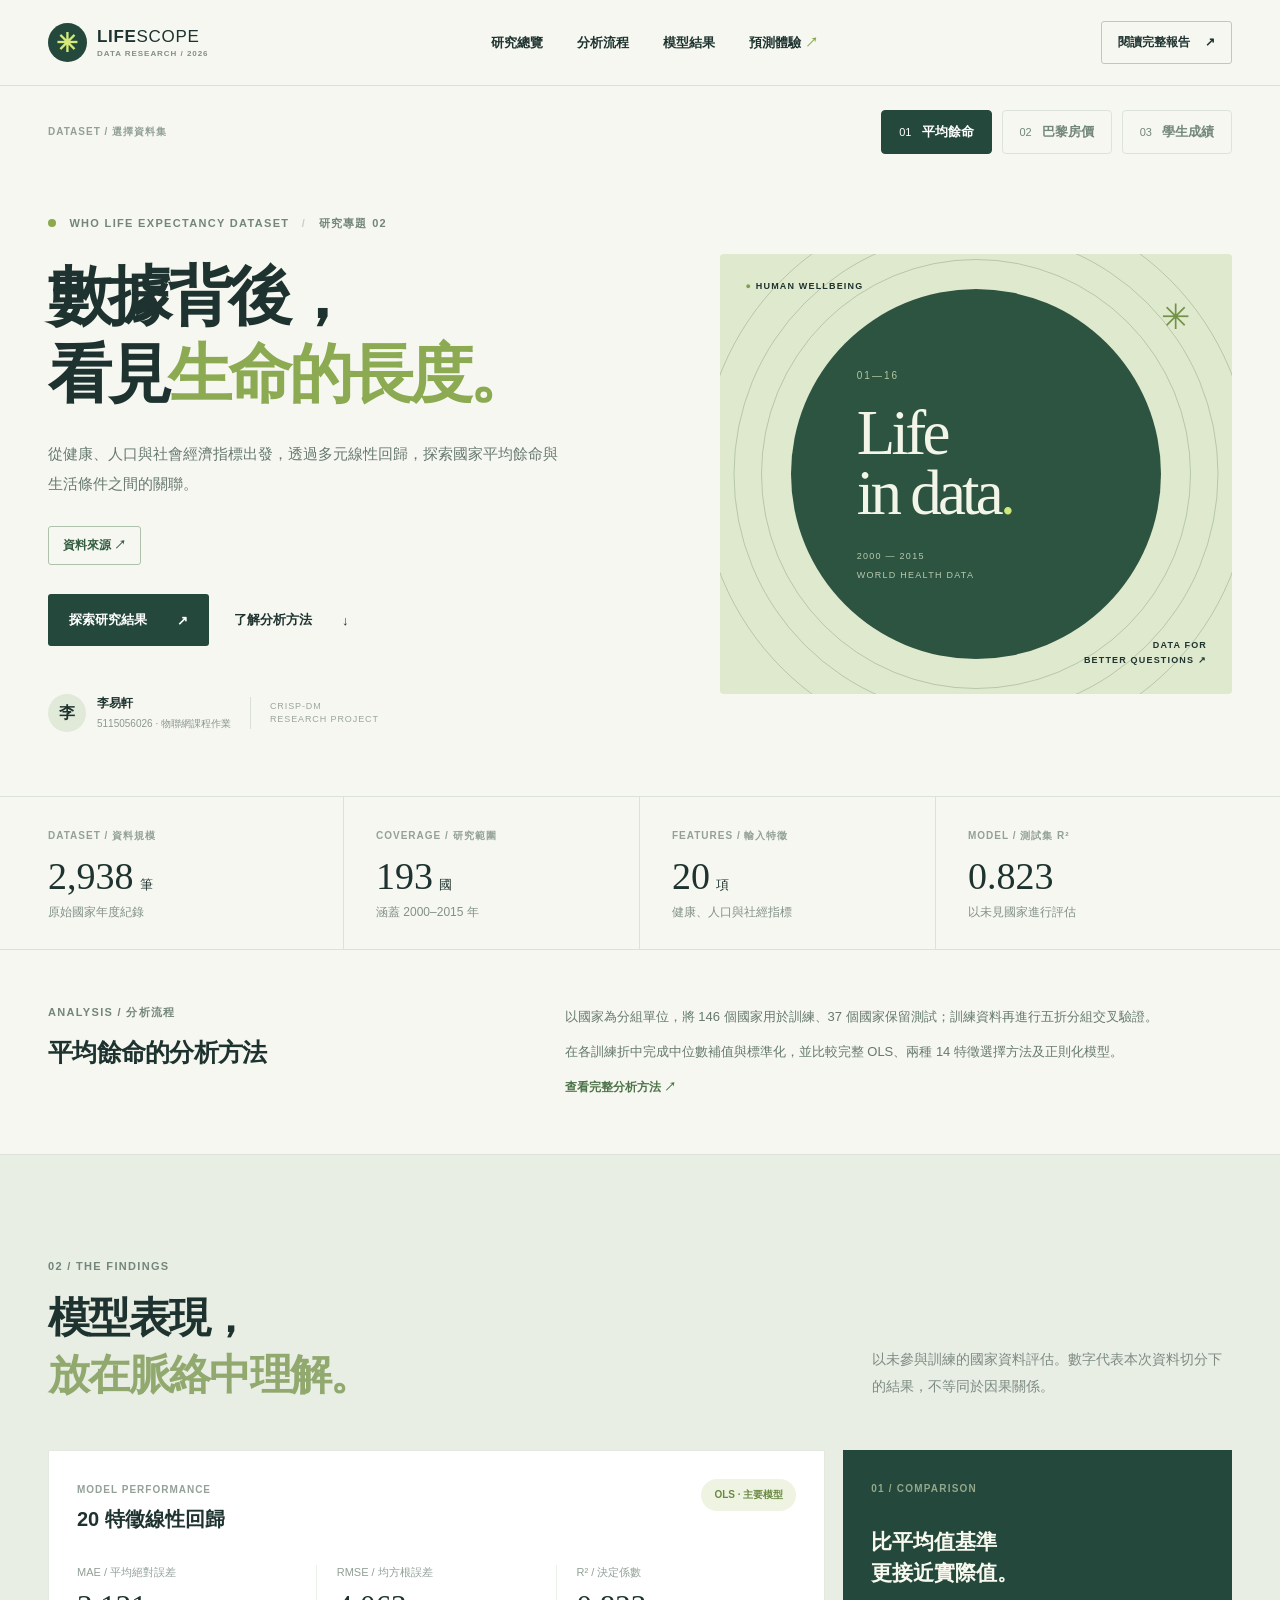
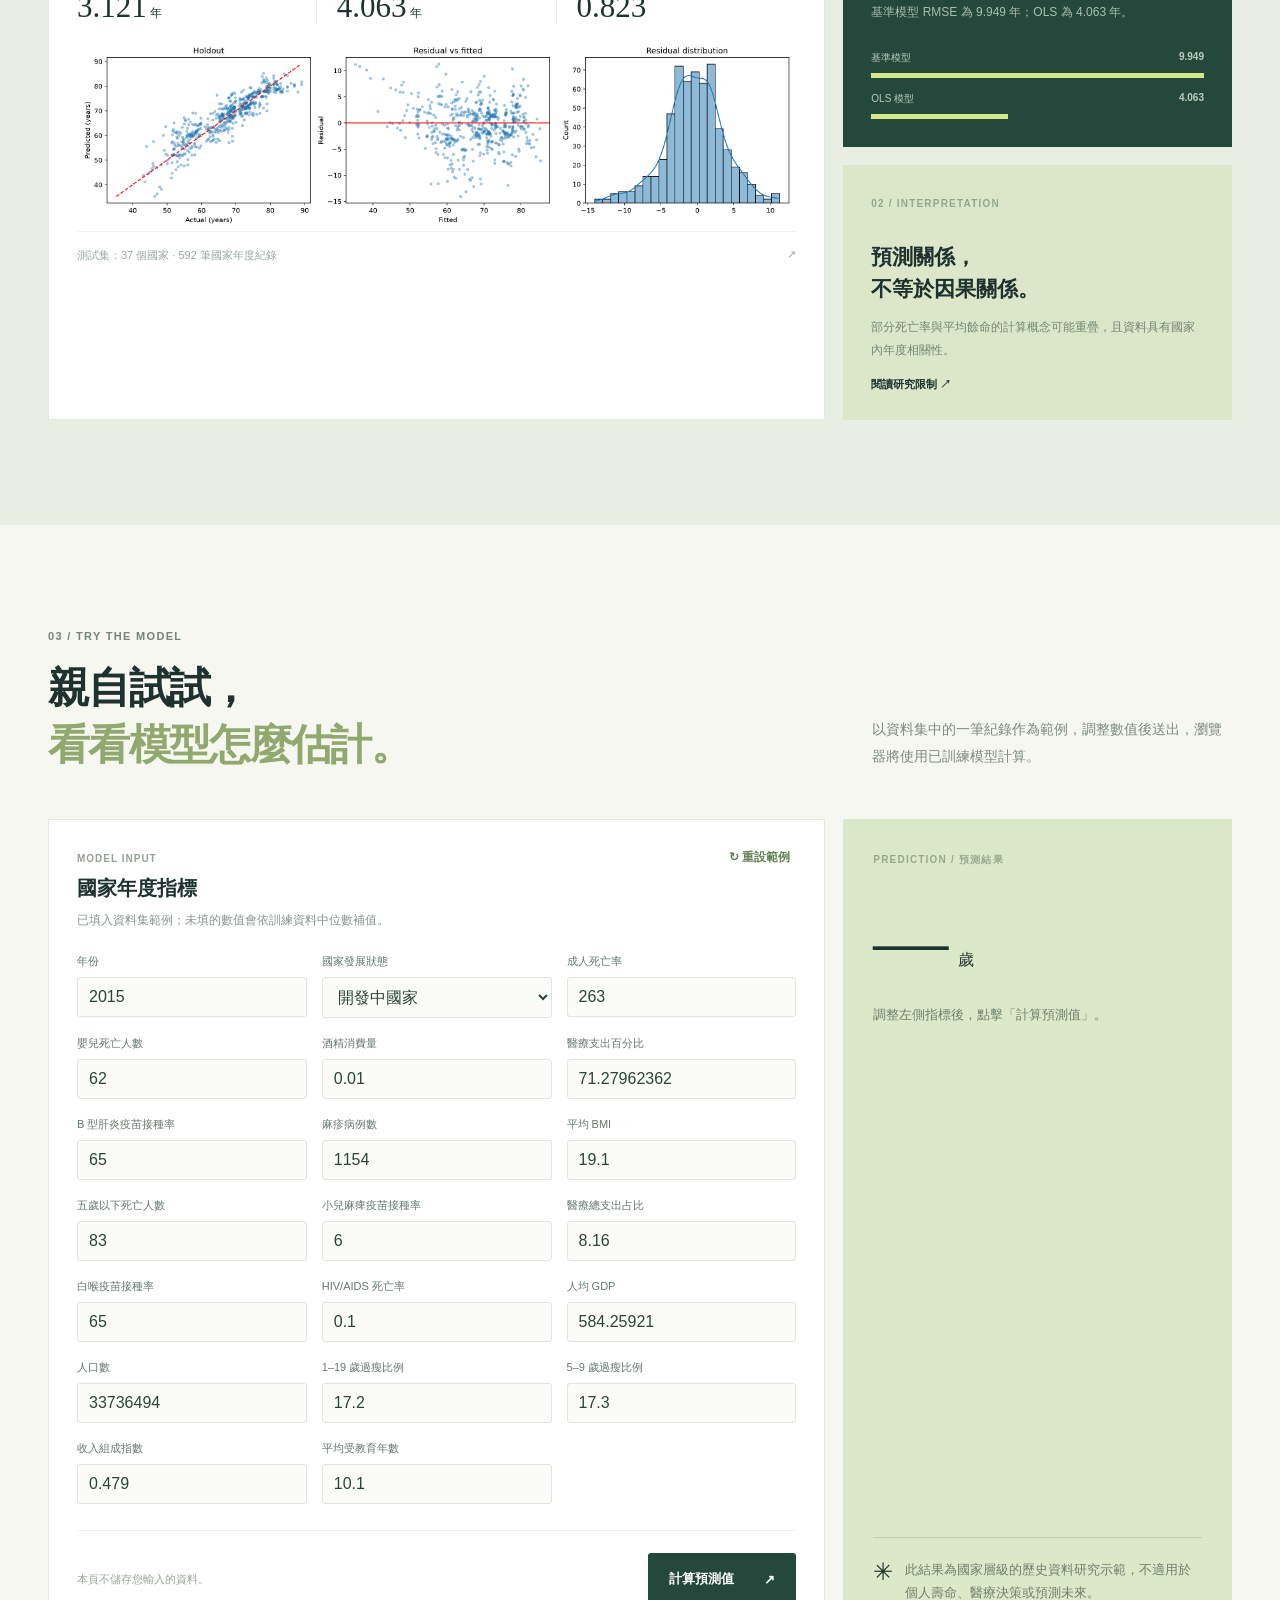
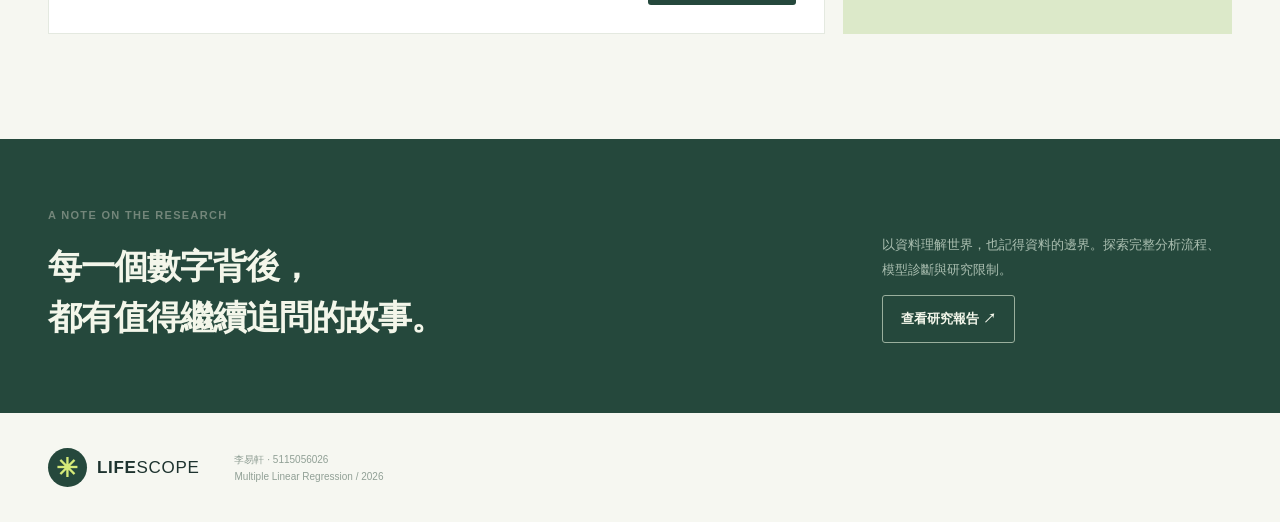
==== docs/index.html @ 9385efc8 "Add regression coursework and GitHub Pages site" ====
<!doctype html>
<html lang="zh-Hant"><head><meta charset="utf-8"><meta name="viewport" content="width=device-width,initial-scale=1"><meta name="theme-color" content="#f4f5f0"><title>LifeScope｜平均餘命研究</title><link rel="stylesheet" href="style.css"><script defer src="models.js"></script><script defer src="static_predict.js"></script><script defer src="static_api.js"></script><script defer src="app.js"></script></head>
<body><header class="topbar"><a class="brand" href="#top"><span class="brand-icon">✳</span><span>LIFE<span class="brand-light">SCOPE</span><small>DATA RESEARCH / 2026</small></span></a><nav aria-label="主選單"><a href="#overview">研究總覽</a><a href="#process">分析流程</a><a href="#results">模型結果</a><a href="#predict">預測體驗 <span>↗</span></a></nav><a class="report-link" id="active-report" href="report.pdf" target="_blank">閱讀完整報告 <span>↗</span></a></header>
<main id="top"><div class="dataset-tabs wrap" role="tablist" aria-label="選擇資料集"><span class="tab-caption">DATASET / 選擇資料集</span><button role="tab" aria-selected="true" class="dataset-tab active" data-dataset="life" type="button">01 <b>平均餘命</b></button><button role="tab" aria-selected="false" class="dataset-tab" data-dataset="paris" type="button">02 <b>巴黎房價</b></button><button role="tab" aria-selected="false" class="dataset-tab" data-dataset="student" type="button">03 <b>學生成績</b></button></div><div id="life-panel" role="tabpanel"><section class="hero wrap" id="overview"><div class="hero-copy"><div class="eyebrow"><span class="dot"></span> WHO LIFE EXPECTANCY DATASET <span class="slash">/</span> 研究專題 02</div><h1>數據背後，<br>看見<span>生命的長度。</span></h1><p>從健康、人口與社會經濟指標出發，透過多元線性回歸，探索國家平均餘命與生活條件之間的關聯。</p><a class="source-button" href="https://www.kaggle.com/datasets/kumarajarshi/life-expectancy-who" target="_blank" rel="noopener">資料來源 ↗</a><div class="hero-actions"><a class="button primary" href="#results">探索研究結果 <span>↗</span></a><a class="button text-button" href="#process">了解分析方法 <span>↓</span></a></div><div class="author"><div class="avatar">李</div><div><strong>李易軒</strong><small>5115056026 · 物聯網課程作業</small></div><div class="author-line"></div><span>CRISP-DM<br>RESEARCH PROJECT</span></div></div><div class="hero-art" aria-label="以研究資料為主題的視覺圖形"><div class="orbit orbit-one"></div><div class="orbit orbit-two"></div><div class="orbit orbit-three"></div><div class="art-center"><span>01—16</span><strong>Life<br>in data<span>.</span></strong><small>2000 — 2015<br>WORLD HEALTH DATA</small></div><div class="art-label top-label"><span>●</span> HUMAN WELLBEING</div><div class="art-label bottom-label">DATA FOR<br><b>BETTER QUESTIONS ↗</b></div><div class="spark">✳</div></div></section>
<section class="stats wrap" aria-label="資料集摘要"><div><small>DATASET / 資料規模</small><strong>2,938<span>筆</span></strong><p>原始國家年度紀錄</p></div><div><small>COVERAGE / 研究範圍</small><strong>193<span>國</span></strong><p>涵蓋 2000–2015 年</p></div><div><small>FEATURES / 輸入特徵</small><strong>20<span>項</span></strong><p>健康、人口與社經指標</p></div><div class="stats-last"><small>MODEL / 測試集 R²</small><strong>0.823</strong><p>以未見國家進行評估</p></div></section>
<section class="method-section wrap" id="process"><div class="method-header"><div class="eyebrow">ANALYSIS / 分析流程</div><h2>平均餘命的分析方法</h2></div><div class="method-content"><p>以國家為分組單位，將 146 個國家用於訓練、37 個國家保留測試；訓練資料再進行五折分組交叉驗證。</p><p>在各訓練折中完成中位數補值與標準化，並比較完整 OLS、兩種 14 特徵選擇方法及正則化模型。</p><a href="report.pdf" target="_blank">查看完整分析方法 ↗</a></div></section>
<section class="section result-section" id="results"><div class="wrap"><div class="section-heading"><div><div class="eyebrow">02 / THE FINDINGS</div><h2>模型表現，<br><em>放在脈絡中理解。</em></h2></div><p>以未參與訓練的國家資料評估。數字代表本次資料切分下的結果，不等同於因果關係。</p></div><div class="result-layout"><div class="result-main"><div class="card-heading"><div><small>MODEL PERFORMANCE</small><h3>20 特徵線性回歸</h3></div><span class="pill">OLS · 主要模型</span></div><div class="metric-row"><div><span>MAE / 平均絕對誤差</span><strong>3.121<small> 年</small></strong></div><div><span>RMSE / 均方根誤差</span><strong>4.063<small> 年</small></strong></div><div><span>R² / 決定係數</span><strong>0.823</strong></div></div><img class="chart" src="chart.png" alt="保留測試集的實際與預測、殘差與誤差分布圖"><div class="card-note">測試集：37 個國家 · 592 筆國家年度紀錄 <span>↗</span></div></div><aside class="insights"><div class="insight dark"><span class="insight-num">01 / COMPARISON</span><h3>比平均值基準<br>更接近實際值。</h3><p>基準模型 RMSE 為 9.949 年；OLS 為 4.063 年。</p><div class="compare"><span>基準模型 <b>9.949</b></span><i style="--w:100%"></i><span>OLS 模型 <b>4.063</b></span><i style="--w:41%"></i></div></div><div class="insight light"><span class="insight-num">02 / INTERPRETATION</span><h3>預測關係，<br>不等於因果關係。</h3><p>部分死亡率與平均餘命的計算概念可能重疊，且資料具有國家內年度相關性。</p><a href="report.pdf" target="_blank">閱讀研究限制 ↗</a></div></aside></div></div></section>
<section class="section wrap predict-section" id="predict"><div class="section-heading"><div><div class="eyebrow">03 / TRY THE MODEL</div><h2>親自試試，<br><em>看看模型怎麼估計。</em></h2></div><p>以資料集中的一筆紀錄作為範例，調整數值後送出，瀏覽器將使用已訓練模型計算。</p></div><div class="predict-layout"><div class="form-card"><div class="form-top"><div><small>MODEL INPUT</small><h3>國家年度指標</h3><p>已填入資料集範例；未填的數值會依訓練資料中位數補值。</p></div><button type="button" id="reset" class="reset">↻ 重設範例</button></div><form id="prediction-form"><div id="fields" class="fields"><p>正在載入範例資料…</p></div><div class="form-bottom"><p>本頁不儲存您輸入的資料。</p><button class="button primary" type="submit" id="submit">計算預測值 <span>↗</span></button></div></form></div><aside class="prediction-card"><div><span class="insight-num">PREDICTION / 預測結果</span><div class="prediction-value"><strong id="prediction">—</strong><span>歲</span></div><p id="prediction-message" aria-live="polite">調整左側指標後，點擊「計算預測值」。</p></div><div class="prediction-disclaimer"><span>✳</span><p>此結果為國家層級的歷史資料研究示範，不適用於個人壽命、醫療決策或預測未來。</p></div></aside></div></section>
<section class="closing"><div class="wrap closing-inner"><div><div class="eyebrow">A NOTE ON THE RESEARCH</div><h2>每一個數字背後，<br>都有值得繼續追問的故事。</h2></div><div><p>以資料理解世界，也記得資料的邊界。探索完整分析流程、模型診斷與研究限制。</p><a class="button outline" href="report.pdf" target="_blank">查看研究報告 ↗</a></div></div></section></div><div id="other-panel" role="tabpanel" hidden></div></main><footer class="wrap footer"><div class="brand"><span class="brand-icon">✳</span><span>LIFE<span class="brand-light">SCOPE</span></span></div><p>李易軒 · 5115056026<br>Multiple Linear Regression / 2026</p></footer></body></html>
---- docs/style.css ----
:root{--ink:#1e332f;--muted:#71807a;--cream:#f6f7f1;--line:#dce2d9;--lime:#d5ea79;--green:#25483c}*{box-sizing:border-box}html{scroll-behavior:smooth}body{margin:0;background:var(--cream);color:var(--ink);font-family:"Segoe UI","Microsoft JhengHei",sans-serif;-webkit-font-smoothing:antialiased}a{color:inherit;text-decoration:none}button,input,select{font:inherit}.wrap{max-width:1320px;margin:auto;padding-left:48px;padding-right:48px}.topbar{height:86px;padding:0 48px;display:flex;align-items:center;gap:48px;border-bottom:1px solid var(--line);max-width:1440px;margin:auto}.brand{display:flex;align-items:center;gap:10px;font-size:17px;font-weight:800;letter-spacing:.04em;line-height:1}.brand-icon{display:grid;place-items:center;width:39px;height:39px;background:var(--green);color:var(--lime);font-size:26px;border-radius:50%}.brand-light{font-weight:400}.brand small{display:block;font-size:8px;letter-spacing:.12em;color:#829087;margin-top:5px}.topbar nav{display:flex;align-items:center;gap:34px;margin:auto;font-size:13px;font-weight:600}.topbar nav a:hover,.text-button:hover{color:#799941}.topbar nav span{color:#8aab44}.report-link{font-size:12px;font-weight:700;border:1px solid #bdc9bc;padding:12px 16px;border-radius:3px}.report-link span{margin-left:12px}.hero{min-height:565px;display:grid;grid-template-columns:1.08fr .92fr;align-items:center;gap:70px;padding-top:62px;padding-bottom:64px}.eyebrow{font-size:11px;font-weight:800;letter-spacing:.12em;color:#73867a}.dot{display:inline-block;width:8px;height:8px;border-radius:50%;background:#8aaa4b;margin-right:9px}.slash{padding:0 8px;color:#c8d0c6}h1,h2,h3,p{margin-top:0}h1{font-size:clamp(44px,5vw,70px);letter-spacing:-.06em;line-height:1.22;margin:26px 0}h1 span{color:#8baa51}.hero-copy>p{max-width:510px;font-size:15px;color:#687a70;line-height:2}.hero-actions{display:flex;align-items:center;gap:25px;margin:29px 0 48px}.button{display:inline-flex;justify-content:center;align-items:center;gap:30px;font-size:13px;font-weight:700;border:0;cursor:pointer;padding:17px 21px;border-radius:3px}.primary{background:#25483c;color:white}.primary:hover{background:#3f6654}.text-button{padding-left:0}.author{display:flex;gap:11px;align-items:center}.avatar{width:38px;height:38px;display:grid;place-items:center;border-radius:50%;background:#e1e9d9;font-weight:bold}.author strong,.author small{display:block;font-size:12px}.author small{font-size:10px;color:#8b9990;margin-top:5px}.author-line{width:1px;height:32px;background:#d9e0d7;margin:0 8px}.author>span{font-size:9px;line-height:1.5;letter-spacing:.1em;color:#9aa69d}.hero-art{position:relative;height:440px;background:#dfe9cd;overflow:hidden;border-radius:4px}.hero-art:before{content:"";position:absolute;width:370px;height:370px;left:50%;top:50%;transform:translate(-50%,-50%);border-radius:50%;background:#2d5441}.orbit{position:absolute;border:1px solid rgba(40,78,52,.22);border-radius:50%;left:50%;top:50%;transform:translate(-50%,-50%)}.orbit-one{width:430px;height:430px}.orbit-two{width:485px;height:485px}.orbit-three{width:550px;height:550px}.art-center{position:absolute;left:50%;top:50%;transform:translate(-50%,-50%);width:238px;color:#f2f5e8}.art-center>span{font-size:10px;letter-spacing:.2em;color:#b1c79e}.art-center strong{display:block;font-family:Georgia,serif;font-weight:400;font-size:63px;line-height:.95;letter-spacing:-.06em;margin:21px 0}.art-center strong span{color:#d2e77a}.art-center small{font-size:9px;letter-spacing:.14em;line-height:1.8;color:#b7cab0}.art-label{position:absolute;font-size:9px;letter-spacing:.13em;font-weight:700}.top-label{left:26px;top:27px}.top-label span{color:#81a04e}.bottom-label{right:25px;bottom:27px;line-height:1.6;text-align:right}.spark{position:absolute;right:42px;top:43px;font-size:35px;color:#719247}.stats{display:grid;grid-template-columns:repeat(4,1fr);padding-top:0;padding-bottom:0;border-top:1px solid var(--line);border-bottom:1px solid var(--line)}.stats>div{padding:28px 32px;border-right:1px solid var(--line)}.stats>div:first-child{padding-left:0}.stats>div:last-child{border:0}.stats small,.card-heading small,.form-top small{font-size:10px;letter-spacing:.1em;font-weight:700;color:#93a197}.stats strong{font-family:Georgia,serif;display:block;font-weight:400;font-size:38px;margin:11px 0 6px}.stats strong span{font-family:sans-serif;font-size:13px;margin-left:6px}.stats p{font-size:12px;margin:0;color:#829188}.section{padding-top:105px;padding-bottom:105px}.section-heading{display:flex;justify-content:space-between;align-items:end;gap:60px;margin-bottom:46px}.section-heading h2{font-size:42px;letter-spacing:-.04em;line-height:1.35;margin:18px 0 0}.section-heading h2 em{font-style:normal;color:#91a96f}.section-heading>p{max-width:360px;font-size:14px;line-height:1.9;color:#7d8b82;margin:0 0 4px}.steps{display:grid;grid-template-columns:repeat(3,1fr);border-top:1px solid var(--line);border-left:1px solid var(--line)}.steps article{min-height:180px;padding:24px;border-right:1px solid var(--line);border-bottom:1px solid var(--line)}.steps span,.insight-num{color:#93a88b;font-size:10px;font-weight:800;letter-spacing:.12em}.steps h3{font-size:16px;margin:30px 0 10px}.steps p{font-size:13px;line-height:1.8;color:#8a978e;margin:0}.result-section{background:#e9eee5}.result-layout{display:grid;grid-template-columns:2fr 1fr;gap:18px}.result-main,.form-card{background:white;border:1px solid #e4e9e0;padding:28px}.card-heading,.form-top{display:flex;justify-content:space-between;align-items:start;gap:15px}.card-heading h3,.form-top h3{font-size:20px;margin:9px 0 0}.pill{border-radius:30px;background:#eef4e1;color:#6a8944;font-size:10px;font-weight:700;padding:9px 13px}.metric-row{display:grid;grid-template-columns:repeat(3,1fr);margin:32px 0 15px}.metric-row>div{border-right:1px solid #ecf0ea;padding-left:20px}.metric-row>div:first-child{padding-left:0}.metric-row>div:last-child{border:0}.metric-row span{display:block;font-size:11px;color:#92a097}.metric-row strong{display:block;font-family:Georgia,serif;font-size:31px;font-weight:400;margin-top:9px}.metric-row strong small{font-family:sans-serif;font-size:12px}.chart{width:100%;display:block}.card-note{border-top:1px solid #edf0eb;padding-top:16px;font-size:11px;color:#9ba89f}.card-note span{float:right}.insights{display:grid;gap:18px}.insight{padding:28px}.insight.dark{background:#25483c;color:#f7f8ee}.insight h3{font-size:21px;line-height:1.5;margin:30px 0 12px}.insight p{font-size:12px;line-height:1.9;color:#aabeb0}.compare{margin-top:28px;font-size:10px;color:#bacbbd}.compare span{display:block;margin-top:14px}.compare b{float:right}.compare i{display:block;width:var(--w);height:5px;background:#d4e88a;margin-top:8px}.insight.light{background:#dbe7c8}.insight.light p{color:#748674}.insight.light a{font-size:11px;font-weight:bold}.predict-layout{display:grid;grid-template-columns:2fr 1fr;gap:18px;align-items:stretch}.form-top p{font-size:12px;color:#87968d;margin:10px 0 25px}.reset{border:0;background:transparent;color:#638354;font-size:12px;font-weight:bold;cursor:pointer}.fields{display:grid;grid-template-columns:repeat(3,1fr);gap:18px 15px}.field label{display:block;font-size:11px;color:#65786d;margin-bottom:7px;min-height:16px}.field input,.field select{width:100%;border:1px solid #dfe7dd;background:#fbfcf9;padding:10px 11px;border-radius:3px;outline:0;color:#2b4439}.field input:focus,.field select:focus{border-color:#8cad70}.form-bottom{display:flex;align-items:center;justify-content:space-between;border-top:1px solid #edf0eb;margin-top:26px;padding-top:22px}.form-bottom p{font-size:11px;color:#99a59b;margin:0}.prediction-card{padding:30px;background:#dce9c9;display:flex;flex-direction:column;justify-content:space-between;min-height:350px}.prediction-value{display:flex;align-items:baseline;gap:10px;margin:30px 0 20px}.prediction-value strong{font-family:Georgia,serif;font-weight:400;font-size:75px}.prediction-value span{font-size:16px}.prediction-card>div>p{font-size:13px;line-height:1.8;color:#6c806c}.prediction-disclaimer{border-top:1px solid #bed1b4;padding-top:20px;display:flex;gap:12px}.prediction-disclaimer span{font-size:24px}.prediction-disclaimer p{font-size:11px;line-height:1.8;color:#71836f;margin:0}.closing{background:#25483c;color:#f3f6ea;padding:70px 0}.closing-inner{display:flex;align-items:end;justify-content:space-between;gap:50px}.closing h2{font-size:34px;line-height:1.5;letter-spacing:-.03em;margin:20px 0 0}.closing-inner>div:last-child{max-width:350px}.closing p{color:#aabeb0;font-size:13px;line-height:1.9}.outline{border:1px solid #9aaf9d;padding:14px 18px}.footer{display:flex;align-items:center;gap:35px;padding-top:35px;padding-bottom:35px}.footer p{font-size:10px;line-height:1.7;color:#91a096;margin:0}.footer>a{margin-left:auto;font-size:11px;color:#7b8e80}@media(max-width:900px){.topbar{padding:0 24px}.topbar nav{display:none}.report-link{margin-left:auto}.wrap{padding-left:24px;padding-right:24px}.hero{gap:30px}.hero-art{height:370px}.hero-art:before{width:300px;height:300px}.art-center{width:180px}.art-center strong{font-size:50px}.steps{grid-template-columns:repeat(2,1fr)}.result-layout,.predict-layout{grid-template-columns:1fr}.prediction-card{min-height:260px}.insights{grid-template-columns:1fr 1fr}}@media(max-width:600px){.topbar{height:70px}.report-link{font-size:10px;padding:10px}.hero{grid-template-columns:1fr;padding-top:50px}.hero-art{height:300px}.hero-art:before{width:250px;height:250px}.orbit-one{width:300px;height:300px}.orbit-two{width:350px;height:350px}.orbit-three{width:400px;height:400px}.art-center strong{font-size:45px}.hero-actions{margin-bottom:30px}.stats{grid-template-columns:repeat(2,1fr)}.stats>div,.stats>div:first-child{padding:22px 14px;border-bottom:1px solid var(--line)}.stats>div:nth-child(2){border-right:0}.stats>div:nth-child(n+3){border-bottom:0}.section{padding-top:70px;padding-bottom:70px}.section-heading{display:block}.section-heading h2{font-size:32px}.section-heading>p{margin-top:20px}.steps{grid-template-columns:1fr 1fr}.steps article{padding:18px;min-height:170px}.result-main,.form-card{padding:20px}.metric-row{gap:8px}.metric-row>div{padding-left:8px}.metric-row strong{font-size:23px}.insights{grid-template-columns:1fr}.fields{grid-template-columns:repeat(2,1fr)}.form-top{display:block}.reset{padding:0 0 20px}.closing-inner{display:block}.closing h2{font-size:27px}.closing-inner>div:last-child{margin-top:25px}.footer{flex-wrap:wrap}.footer>a{margin-left:0}}

.dataset-tabs{display:flex;align-items:center;gap:10px;padding-top:24px;padding-bottom:0}.tab-caption{font-size:10px;font-weight:800;letter-spacing:.1em;color:#92a097;margin-right:auto}.dataset-tab{border:1px solid #dce4da;color:#73877a;background:transparent;padding:12px 17px;border-radius:4px;cursor:pointer;font-size:11px;display:flex;gap:10px;align-items:center}.dataset-tab b{font-size:13px}.dataset-tab.active{background:#25483c;color:#fff;border-color:#25483c}.dataset-tab:hover:not(.active){background:#e8eee2}.other-active .topbar nav{visibility:hidden}.other-active .topbar .report-link{margin-left:auto}.dataset-note{background:#eef3e7;border-left:3px solid #a5c476;padding:17px 20px;color:#627668;font-size:13px;line-height:1.8;margin-top:24px}.other-hero{min-height:440px}.other-hero .hero-art{height:350px}.other-hero .hero-art:before{width:290px;height:290px}.other-hero .art-center strong{font-size:48px}.other-intro{margin-top:20px}.model-summary{font-size:12px;color:#809086;line-height:1.9}.other-source{font-size:12px;font-weight:bold;color:#5a7a4a}.error-text{color:#a64e3d!important}@media(max-width:700px){.dataset-tabs{overflow:auto;gap:6px;padding-top:16px}.tab-caption{display:none}.dataset-tab{white-space:nowrap;flex:1;justify-content:center;padding:10px}.dataset-tab b{font-size:12px}.other-hero{min-height:0}.other-active .topbar nav{display:none}.other-active .topbar .report-link{display:block}}

.source-line{font-size:11px!important;line-height:1.7!important;margin:15px 0 0;color:#718775!important;overflow-wrap:anywhere}.source-line a{text-decoration:underline;text-underline-offset:3px}.source-line a:hover{color:#345d41}
/* Dataset source and per-dataset analysis navigation */
.source-button{display:inline-flex;align-items:center;margin-top:12px;padding:10px 14px;border:1px solid #aec1aa;border-radius:3px;color:#345d41;font-size:12px;font-weight:700;transition:background .15s}.source-button:hover{background:#e6eedf}.method-section{display:grid;grid-template-columns:1fr 1.4fr;gap:40px;padding-top:55px;padding-bottom:55px;border-bottom:1px solid var(--line)}.method-header h2{font-size:25px;letter-spacing:-.03em;margin:16px 0 0}.method-content{color:#667a6c;font-size:13px;line-height:1.9}.method-content p{margin-bottom:10px}.method-content a{color:#4d7449;font-weight:700;font-size:12px}.other-active .topbar nav{visibility:visible}@media(max-width:900px){.topbar{height:auto;min-height:76px;flex-wrap:wrap;gap:10px;padding-top:14px;padding-bottom:12px}.topbar nav,.other-active .topbar nav{display:flex;visibility:visible;order:3;width:100%;justify-content:space-between;gap:8px;margin:0;padding-top:8px}.topbar nav a{font-size:12px}.method-section{grid-template-columns:1fr;gap:18px}}@media(max-width:600px){.topbar nav,.other-active .topbar nav{display:flex}.method-section{padding-top:40px;padding-bottom:40px}.method-header h2{font-size:22px}}
/* Keep navigation centered consistently on all datasets. */
.other-active .topbar .report-link{margin-left:0}
@media(max-width:900px){.other-active .topbar .report-link{margin-left:auto}}
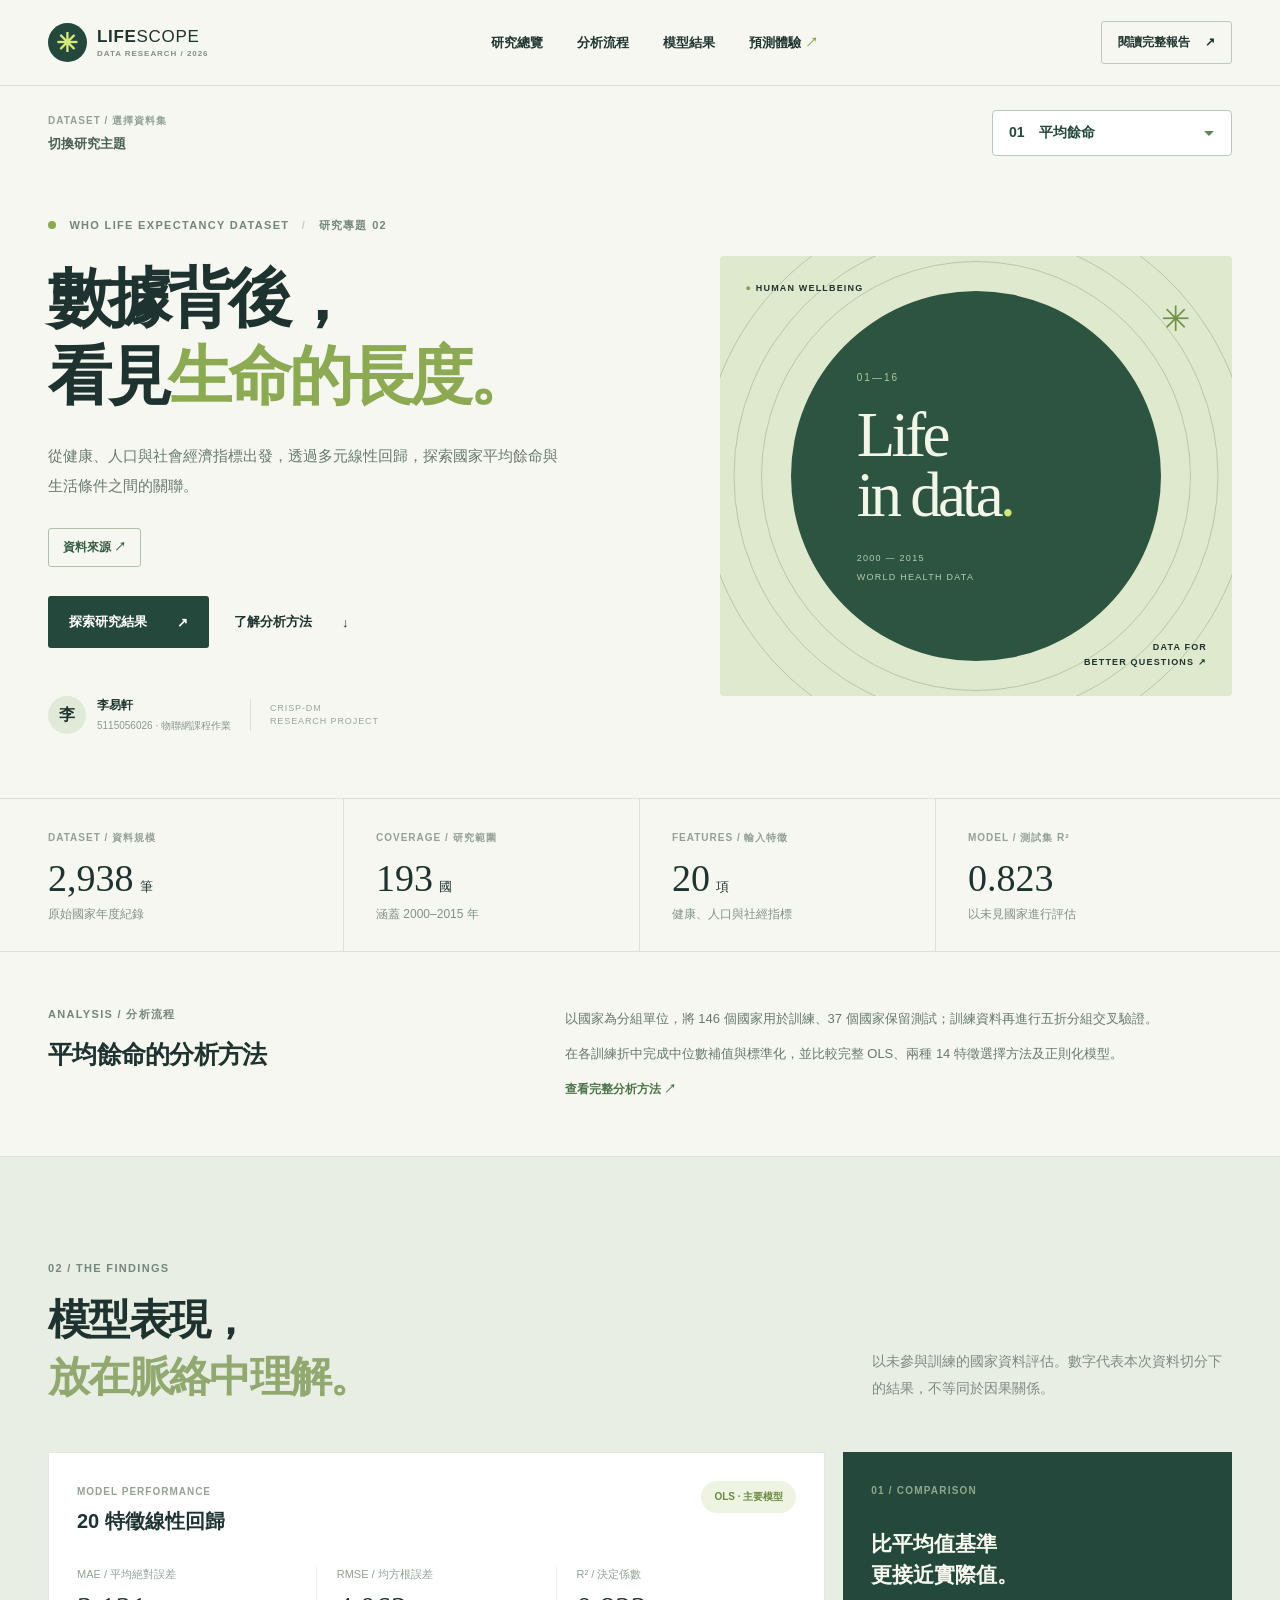
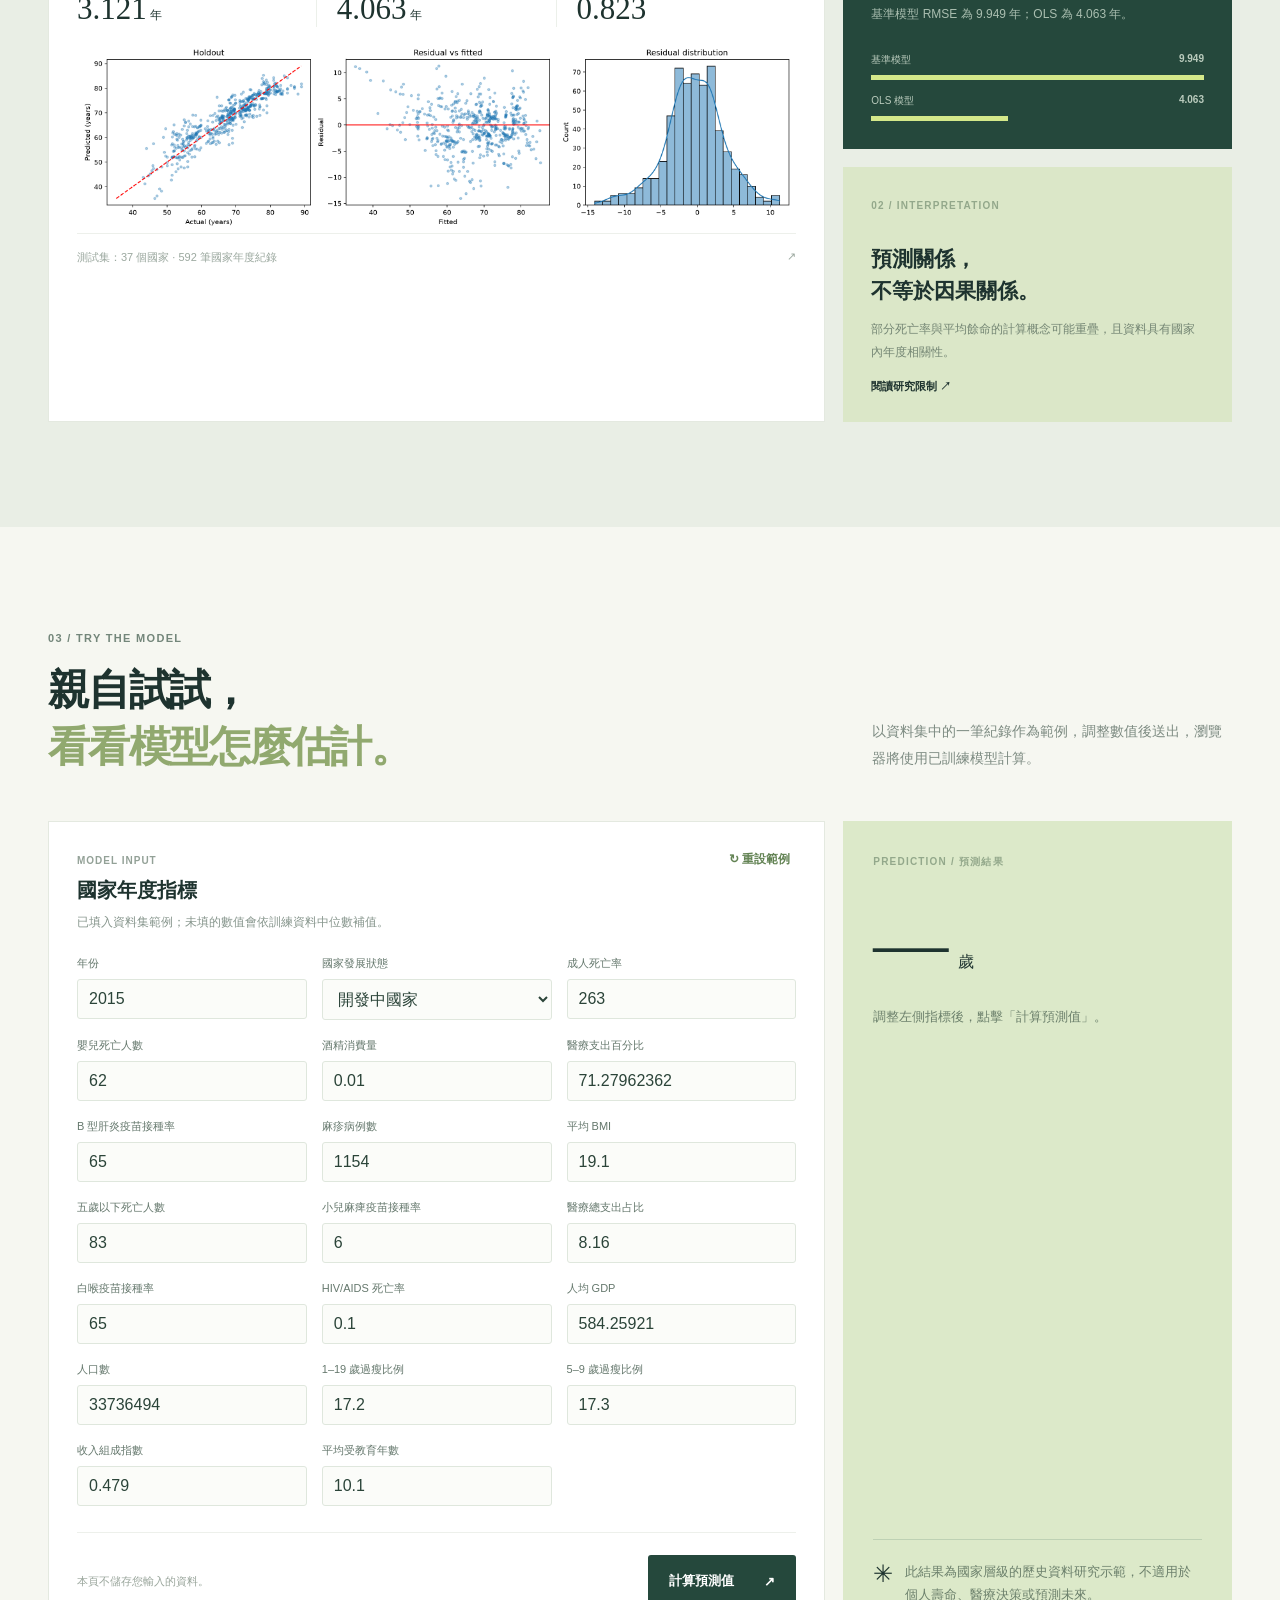
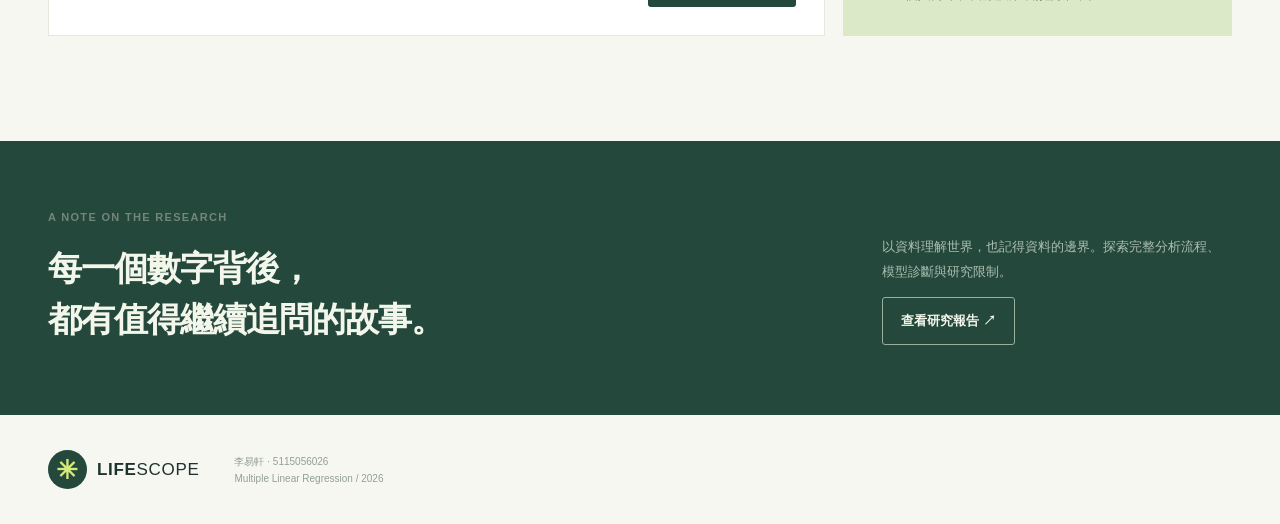
==== commit f84e3723: "Publish custom regression analysis and coursework PDFs" ====
--- a/docs/index.html
+++ b/docs/index.html
@@ -1,9 +1,9 @@
 <!doctype html>
-<html lang="zh-Hant"><head><meta charset="utf-8"><meta name="viewport" content="width=device-width,initial-scale=1"><meta name="theme-color" content="#f4f5f0"><title>LifeScope｜平均餘命研究</title><link rel="stylesheet" href="style.css"><script defer src="models.js"></script><script defer src="static_predict.js"></script><script defer src="static_api.js"></script><script defer src="app.js"></script></head>
+<html lang="zh-Hant"><head><meta charset="utf-8"><meta name="viewport" content="width=device-width,initial-scale=1"><meta name="theme-color" content="#f4f5f0"><title>LifeScope｜平均餘命研究</title><link rel="stylesheet" href="style.css"><script defer src="models.js"></script><script defer src="static_predict.js"></script><script defer src="static_api.js"></script><script defer src="app.js"></script><script defer src="custom.js"></script></head>
 <body><header class="topbar"><a class="brand" href="#top"><span class="brand-icon">✳</span><span>LIFE<span class="brand-light">SCOPE</span><small>DATA RESEARCH / 2026</small></span></a><nav aria-label="主選單"><a href="#overview">研究總覽</a><a href="#process">分析流程</a><a href="#results">模型結果</a><a href="#predict">預測體驗 <span>↗</span></a></nav><a class="report-link" id="active-report" href="report.pdf" target="_blank">閱讀完整報告 <span>↗</span></a></header>
-<main id="top"><div class="dataset-tabs wrap" role="tablist" aria-label="選擇資料集"><span class="tab-caption">DATASET / 選擇資料集</span><button role="tab" aria-selected="true" class="dataset-tab active" data-dataset="life" type="button">01 <b>平均餘命</b></button><button role="tab" aria-selected="false" class="dataset-tab" data-dataset="paris" type="button">02 <b>巴黎房價</b></button><button role="tab" aria-selected="false" class="dataset-tab" data-dataset="student" type="button">03 <b>學生成績</b></button></div><div id="life-panel" role="tabpanel"><section class="hero wrap" id="overview"><div class="hero-copy"><div class="eyebrow"><span class="dot"></span> WHO LIFE EXPECTANCY DATASET <span class="slash">/</span> 研究專題 02</div><h1>數據背後，<br>看見<span>生命的長度。</span></h1><p>從健康、人口與社會經濟指標出發，透過多元線性回歸，探索國家平均餘命與生活條件之間的關聯。</p><a class="source-button" href="https://www.kaggle.com/datasets/kumarajarshi/life-expectancy-who" target="_blank" rel="noopener">資料來源 ↗</a><div class="hero-actions"><a class="button primary" href="#results">探索研究結果 <span>↗</span></a><a class="button text-button" href="#process">了解分析方法 <span>↓</span></a></div><div class="author"><div class="avatar">李</div><div><strong>李易軒</strong><small>5115056026 · 物聯網課程作業</small></div><div class="author-line"></div><span>CRISP-DM<br>RESEARCH PROJECT</span></div></div><div class="hero-art" aria-label="以研究資料為主題的視覺圖形"><div class="orbit orbit-one"></div><div class="orbit orbit-two"></div><div class="orbit orbit-three"></div><div class="art-center"><span>01—16</span><strong>Life<br>in data<span>.</span></strong><small>2000 — 2015<br>WORLD HEALTH DATA</small></div><div class="art-label top-label"><span>●</span> HUMAN WELLBEING</div><div class="art-label bottom-label">DATA FOR<br><b>BETTER QUESTIONS ↗</b></div><div class="spark">✳</div></div></section>
+<main id="top"><div class="dataset-picker wrap"><div class="picker-label" id="dataset-label"><span>DATASET / 選擇資料集</span><strong>切換研究主題</strong></div><div class="picker-control"><button type="button" id="dataset-select" class="picker-trigger" aria-labelledby="dataset-label dataset-current" aria-haspopup="listbox" aria-expanded="false" aria-controls="dataset-options"><span id="dataset-current">01　平均餘命</span><svg class="picker-arrow" aria-hidden="true" width="12" height="8" viewBox="0 0 12 8"><path d="M1 2h10L6 7z" fill="currentColor"/></svg></button><ul id="dataset-options" class="picker-menu" role="listbox" aria-label="選擇研究資料集" hidden><li role="option" aria-selected="true" tabindex="-1" data-value="life">01　平均餘命</li><li role="option" aria-selected="false" tabindex="-1" data-value="paris">02　巴黎房價</li><li role="option" aria-selected="false" tabindex="-1" data-value="student">03　學生成績</li><li role="option" aria-selected="false" tabindex="-1" data-value="custom">04　自訂資料集</li></ul></div></div><div id="life-panel"><section class="hero wrap" id="overview"><div class="hero-copy"><div class="eyebrow"><span class="dot"></span> WHO LIFE EXPECTANCY DATASET <span class="slash">/</span> 研究專題 02</div><h1>數據背後，<br>看見<span>生命的長度。</span></h1><p>從健康、人口與社會經濟指標出發，透過多元線性回歸，探索國家平均餘命與生活條件之間的關聯。</p><a class="source-button" href="https://www.kaggle.com/datasets/kumarajarshi/life-expectancy-who" target="_blank" rel="noopener">資料來源 ↗</a><div class="hero-actions"><a class="button primary" href="#results">探索研究結果 <span>↗</span></a><a class="button text-button" href="#process">了解分析方法 <span>↓</span></a></div><div class="author"><div class="avatar">李</div><div><strong>李易軒</strong><small>5115056026 · 物聯網課程作業</small></div><div class="author-line"></div><span>CRISP-DM<br>RESEARCH PROJECT</span></div></div><div class="hero-art" aria-label="以研究資料為主題的視覺圖形"><div class="orbit orbit-one"></div><div class="orbit orbit-two"></div><div class="orbit orbit-three"></div><div class="art-center"><span>01—16</span><strong>Life<br>in data<span>.</span></strong><small>2000 — 2015<br>WORLD HEALTH DATA</small></div><div class="art-label top-label"><span>●</span> HUMAN WELLBEING</div><div class="art-label bottom-label">DATA FOR<br><b>BETTER QUESTIONS ↗</b></div><div class="spark">✳</div></div></section>
 <section class="stats wrap" aria-label="資料集摘要"><div><small>DATASET / 資料規模</small><strong>2,938<span>筆</span></strong><p>原始國家年度紀錄</p></div><div><small>COVERAGE / 研究範圍</small><strong>193<span>國</span></strong><p>涵蓋 2000–2015 年</p></div><div><small>FEATURES / 輸入特徵</small><strong>20<span>項</span></strong><p>健康、人口與社經指標</p></div><div class="stats-last"><small>MODEL / 測試集 R²</small><strong>0.823</strong><p>以未見國家進行評估</p></div></section>
 <section class="method-section wrap" id="process"><div class="method-header"><div class="eyebrow">ANALYSIS / 分析流程</div><h2>平均餘命的分析方法</h2></div><div class="method-content"><p>以國家為分組單位，將 146 個國家用於訓練、37 個國家保留測試；訓練資料再進行五折分組交叉驗證。</p><p>在各訓練折中完成中位數補值與標準化，並比較完整 OLS、兩種 14 特徵選擇方法及正則化模型。</p><a href="report.pdf" target="_blank">查看完整分析方法 ↗</a></div></section>
 <section class="section result-section" id="results"><div class="wrap"><div class="section-heading"><div><div class="eyebrow">02 / THE FINDINGS</div><h2>模型表現，<br><em>放在脈絡中理解。</em></h2></div><p>以未參與訓練的國家資料評估。數字代表本次資料切分下的結果，不等同於因果關係。</p></div><div class="result-layout"><div class="result-main"><div class="card-heading"><div><small>MODEL PERFORMANCE</small><h3>20 特徵線性回歸</h3></div><span class="pill">OLS · 主要模型</span></div><div class="metric-row"><div><span>MAE / 平均絕對誤差</span><strong>3.121<small> 年</small></strong></div><div><span>RMSE / 均方根誤差</span><strong>4.063<small> 年</small></strong></div><div><span>R² / 決定係數</span><strong>0.823</strong></div></div><img class="chart" src="chart.png" alt="保留測試集的實際與預測、殘差與誤差分布圖"><div class="card-note">測試集：37 個國家 · 592 筆國家年度紀錄 <span>↗</span></div></div><aside class="insights"><div class="insight dark"><span class="insight-num">01 / COMPARISON</span><h3>比平均值基準<br>更接近實際值。</h3><p>基準模型 RMSE 為 9.949 年；OLS 為 4.063 年。</p><div class="compare"><span>基準模型 <b>9.949</b></span><i style="--w:100%"></i><span>OLS 模型 <b>4.063</b></span><i style="--w:41%"></i></div></div><div class="insight light"><span class="insight-num">02 / INTERPRETATION</span><h3>預測關係，<br>不等於因果關係。</h3><p>部分死亡率與平均餘命的計算概念可能重疊，且資料具有國家內年度相關性。</p><a href="report.pdf" target="_blank">閱讀研究限制 ↗</a></div></aside></div></div></section>
 <section class="section wrap predict-section" id="predict"><div class="section-heading"><div><div class="eyebrow">03 / TRY THE MODEL</div><h2>親自試試，<br><em>看看模型怎麼估計。</em></h2></div><p>以資料集中的一筆紀錄作為範例，調整數值後送出，瀏覽器將使用已訓練模型計算。</p></div><div class="predict-layout"><div class="form-card"><div class="form-top"><div><small>MODEL INPUT</small><h3>國家年度指標</h3><p>已填入資料集範例；未填的數值會依訓練資料中位數補值。</p></div><button type="button" id="reset" class="reset">↻ 重設範例</button></div><form id="prediction-form"><div id="fields" class="fields"><p>正在載入範例資料…</p></div><div class="form-bottom"><p>本頁不儲存您輸入的資料。</p><button class="button primary" type="submit" id="submit">計算預測值 <span>↗</span></button></div></form></div><aside class="prediction-card"><div><span class="insight-num">PREDICTION / 預測結果</span><div class="prediction-value"><strong id="prediction">—</strong><span>歲</span></div><p id="prediction-message" aria-live="polite">調整左側指標後，點擊「計算預測值」。</p></div><div class="prediction-disclaimer"><span>✳</span><p>此結果為國家層級的歷史資料研究示範，不適用於個人壽命、醫療決策或預測未來。</p></div></aside></div></section>
-<section class="closing"><div class="wrap closing-inner"><div><div class="eyebrow">A NOTE ON THE RESEARCH</div><h2>每一個數字背後，<br>都有值得繼續追問的故事。</h2></div><div><p>以資料理解世界，也記得資料的邊界。探索完整分析流程、模型診斷與研究限制。</p><a class="button outline" href="report.pdf" target="_blank">查看研究報告 ↗</a></div></div></section></div><div id="other-panel" role="tabpanel" hidden></div></main><footer class="wrap footer"><div class="brand"><span class="brand-icon">✳</span><span>LIFE<span class="brand-light">SCOPE</span></span></div><p>李易軒 · 5115056026<br>Multiple Linear Regression / 2026</p></footer></body></html>
+<section class="closing"><div class="wrap closing-inner"><div><div class="eyebrow">A NOTE ON THE RESEARCH</div><h2>每一個數字背後，<br>都有值得繼續追問的故事。</h2></div><div><p>以資料理解世界，也記得資料的邊界。探索完整分析流程、模型診斷與研究限制。</p><a class="button outline" href="report.pdf" target="_blank">查看研究報告 ↗</a></div></div></section></div><div id="other-panel" hidden></div><div id="custom-panel" hidden><section class="hero other-hero wrap" id="custom-overview"><div class="hero-copy"><div class="eyebrow"><span class="dot"></span> YOUR DATASET / 自訂資料分析</div><h1>帶入你的資料，<br><span>探索新的問題。</span></h1><p>上傳 CSV，選擇一個數值預測目標與至少兩個輸入特徵，建立專屬的多元線性回歸模型。</p><a class="button primary" href="#custom-upload">開始分析 ↓</a><div class="author custom-author"><div class="avatar">李</div><div><strong>李易軒</strong><small>5115056026 · 物聯網課程作業</small></div></div></div><div class="hero-art"><div class="orbit orbit-one"></div><div class="orbit orbit-two"></div><div class="art-center"><span>DATASET / 04</span><strong>Your<br>own data<span>.</span></strong><small>UPLOAD · EXPLORE<br>MODEL · EVALUATE</small></div><div class="spark">✳</div></div></section><section class="method-section wrap" id="custom-process"><div class="method-header"><div class="eyebrow">ANALYSIS / 分析流程</div><h2>從資料到模型結果</h2></div><div class="method-content"><p>上傳 UTF-8 CSV → 選擇目標與特徵 → 以訓練集處理缺值及類別 → 建立線性回歸 → 評估獨立測試集。</p><p>隨機切分 80% 訓練、20% 測試（seed 42），並以訓練集進行五折交叉驗證。資料在瀏覽器內處理，不上傳至伺服器；首次使用需下載分析套件。</p></div></section><section class="section wrap" id="custom-upload"><div class="section-heading"><div><div class="eyebrow">01 / YOUR DATA</div><h2>選擇資料，<br><em>設定研究問題。</em></h2></div><p>支援 UTF-8 CSV（逗號、分號或 Tab 分隔）、最多 8 MB、100,000 筆與 200 欄。第一列須為不重複的欄位名稱。</p></div><div class="form-card custom-card"><label class="custom-file-label" for="custom-file">選擇 CSV 資料集</label><div class="custom-file-row"><input id="custom-file" type="file" accept=".csv,text/csv"><button id="custom-remove" class="custom-remove" type="button" aria-label="移除已選資料集" title="移除已選資料集" hidden>×</button></div><p id="custom-status" class="custom-status" aria-live="polite">尚未選擇檔案。</p><div id="custom-config" hidden><div class="field custom-target"><label for="custom-target">預測目標（數值欄位）</label><select id="custom-target"></select></div><div class="custom-feature-heading"><div><h3>選擇輸入特徵</h3><p>至少選兩個；建議 14–20 個。請排除識別碼與預測時無法取得的資訊。</p></div><div><button class="reset" type="button" id="custom-select-all">全選</button> <button class="reset" type="button" id="custom-clear-all">清除</button></div></div><div id="custom-features" class="custom-features"></div><p class="model-summary">數值缺值採中位數，類別缺值採眾數；只以訓練資料擬合。</p></div><div class="form-bottom custom-actions"><p>選擇資料集後，確認預測目標與特徵即可開始。</p><button id="custom-train" class="button primary" type="button" disabled>分析資料集 ↗</button></div></div></section><section class="section wrap" id="custom-results" hidden><div class="section-heading"><div><div class="eyebrow">02 / MODEL RESULTS</div><h2>檢視結果，<br><em>理解模型表現。</em></h2></div><p>測試集未參與模型訓練。R² 越接近 1 通常越好，誤差越小越好。</p></div><div class="result-main"><div class="card-heading"><div><small>HOLDOUT PERFORMANCE</small><h3>獨立測試集 · 多元線性回歸</h3></div><span class="pill">OLS / 80:20</span></div><div class="custom-metrics"><div><span>MAE</span><strong id="custom-test-mae"></strong></div><div><span>MSE</span><strong id="custom-test-mse"></strong></div><div><span>RMSE</span><strong id="custom-test-rmse"></strong></div><div><span>R²</span><strong id="custom-test-r2"></strong></div></div><p id="custom-summary" class="model-summary"></p><p id="custom-cv" class="model-summary"></p><p class="model-summary">訓練集：MAE <b id="custom-train-mae"></b> · MSE <b id="custom-train-mse"></b> · RMSE <b id="custom-train-rmse"></b> · R² <b id="custom-train-r2"></b></p><div id="custom-warning" class="dataset-note"></div><p class="model-summary">隨機切分不適合所有情境；時間序列、同一個人或同一國家的重複紀錄，可能需要依時間或群組切分。類別欄位最多 100 種值，並以訓練資料建立獨熱編碼。</p></div></section></div></main><footer class="wrap footer"><div class="brand"><span class="brand-icon">✳</span><span>LIFE<span class="brand-light">SCOPE</span></span></div><p>李易軒 · 5115056026<br>Multiple Linear Regression / 2026</p></footer></body></html>
--- a/docs/style.css
+++ b/docs/style.css
@@ -7,4 +7,10 @@
 .source-button{display:inline-flex;align-items:center;margin-top:12px;padding:10px 14px;border:1px solid #aec1aa;border-radius:3px;color:#345d41;font-size:12px;font-weight:700;transition:background .15s}.source-button:hover{background:#e6eedf}.method-section{display:grid;grid-template-columns:1fr 1.4fr;gap:40px;padding-top:55px;padding-bottom:55px;border-bottom:1px solid var(--line)}.method-header h2{font-size:25px;letter-spacing:-.03em;margin:16px 0 0}.method-content{color:#667a6c;font-size:13px;line-height:1.9}.method-content p{margin-bottom:10px}.method-content a{color:#4d7449;font-weight:700;font-size:12px}.other-active .topbar nav{visibility:visible}@media(max-width:900px){.topbar{height:auto;min-height:76px;flex-wrap:wrap;gap:10px;padding-top:14px;padding-bottom:12px}.topbar nav,.other-active .topbar nav{display:flex;visibility:visible;order:3;width:100%;justify-content:space-between;gap:8px;margin:0;padding-top:8px}.topbar nav a{font-size:12px}.method-section{grid-template-columns:1fr;gap:18px}}@media(max-width:600px){.topbar nav,.other-active .topbar nav{display:flex}.method-section{padding-top:40px;padding-bottom:40px}.method-header h2{font-size:22px}}
 /* Keep navigation centered consistently on all datasets. */
 .other-active .topbar .report-link{margin-left:0}
+[hidden]{display:none!important}.custom-author{margin-top:38px}.custom-card{max-width:1100px}.custom-file-label{display:block;font-weight:700;margin-bottom:12px}.custom-status{color:#687a70;font-size:13px;line-height:1.8;margin:18px 0}.custom-target{max-width:480px;margin:28px 0}.custom-feature-heading{display:flex;justify-content:space-between;gap:20px;margin-top:30px}.custom-feature-heading h3{font-size:17px;margin-bottom:8px}.custom-feature-heading p{font-size:12px;color:#718078;line-height:1.7}.custom-features{display:grid;grid-template-columns:repeat(3,minmax(0,1fr));gap:8px;max-height:310px;overflow:auto}.custom-features label{display:flex;gap:8px;align-items:start;padding:10px;background:#f5f8f1;font-size:12px;overflow-wrap:anywhere}.custom-features input{accent-color:#25483c}.custom-metrics{display:grid;grid-template-columns:repeat(4,1fr);gap:12px;margin:32px 0}.custom-metrics span,.custom-metrics strong{display:block}.custom-metrics span{font-size:11px;color:#819287}.custom-metrics strong{font-family:Georgia,serif;font-weight:400;font-size:28px;margin-top:9px;overflow-wrap:anywhere}@media(max-width:600px){.custom-features{grid-template-columns:repeat(2,minmax(0,1fr))}.custom-feature-heading{display:block}.custom-metrics{grid-template-columns:repeat(2,1fr)}.custom-card .form-bottom{display:block}.custom-card .form-bottom button{margin-top:18px}}
 @media(max-width:900px){.other-active .topbar .report-link{margin-left:auto}}
+/* Dataset selector */
+.dataset-picker{display:flex;align-items:center;justify-content:space-between;gap:24px;padding-top:24px;padding-bottom:0}.picker-label span,.picker-label strong{display:block}.picker-label span{font-size:10px;font-weight:800;letter-spacing:.1em;color:#92a097}.picker-label strong{font-size:13px;color:#485f53;margin-top:7px}.picker-control{position:relative;min-width:240px}.picker-control select{appearance:none;-webkit-appearance:none;width:100%;border:1px solid #b8c9b7;border-radius:4px;background:#fff;color:#25483c;font:700 14px "Segoe UI","Microsoft JhengHei",sans-serif;padding:13px 43px 13px 16px;cursor:pointer}.picker-control select:hover{border-color:#6d9874}.picker-control select:focus-visible{outline:3px solid #a8c982;outline-offset:3px}.picker-arrow{position:absolute;right:17px;top:50%;transform:translateY(-55%);font-size:22px;color:#63835d;pointer-events:none}@media(max-width:600px){.dataset-picker{padding-top:18px;gap:12px}.picker-label span{font-size:9px}.picker-label strong{font-size:12px}.picker-control{min-width:0;width:56%}.picker-control select{font-size:13px;padding:12px 34px 12px 12px}}
+/* The chevron follows the actual expanded state of the menu. */
+.picker-trigger{width:100%;min-height:46px;display:flex;align-items:center;justify-content:space-between;gap:20px;border:1px solid #b8c9b7;border-radius:4px;background:#fff;color:#25483c;font:700 14px "Segoe UI","Microsoft JhengHei",sans-serif;padding:12px 16px;cursor:pointer;text-align:left}.picker-trigger:hover{border-color:#6d9874}.picker-trigger:focus-visible,.picker-menu [role="option"]:focus-visible{outline:3px solid #a8c982;outline-offset:2px}.picker-arrow{position:static;display:block;flex:none;transform:none;width:12px;height:8px;color:#63835d;transition:transform .16s ease}.picker-trigger[aria-expanded="true"] .picker-arrow{transform:rotate(180deg)}.picker-menu{position:absolute;z-index:10;top:calc(100% + 4px);left:0;right:0;margin:0;padding:4px;list-style:none;background:#fff;border:1px solid #b8c9b7;border-radius:4px;box-shadow:0 8px 22px rgba(30,51,47,.13)}.picker-menu[hidden]{display:none}.picker-menu [role="option"]{padding:11px 12px;color:#25483c;font-size:13px;cursor:pointer;border-radius:2px}.picker-menu [role="option"]:hover,.picker-menu [role="option"]:focus{background:#edf3e7}.picker-menu [aria-selected="true"]{font-weight:700;color:#25483c;background:#f3f7ee}
+.custom-file-row{display:flex;align-items:center;gap:12px;flex-wrap:wrap}.custom-remove{display:inline-grid;place-items:center;width:32px;height:32px;border:1px solid #c8d7c9;background:#f6f8f3;color:#355746;border-radius:50%;font-size:22px;line-height:1;cursor:pointer}.custom-remove:hover{background:#e3eee0}.custom-actions button:disabled{opacity:.48;cursor:not-allowed}
